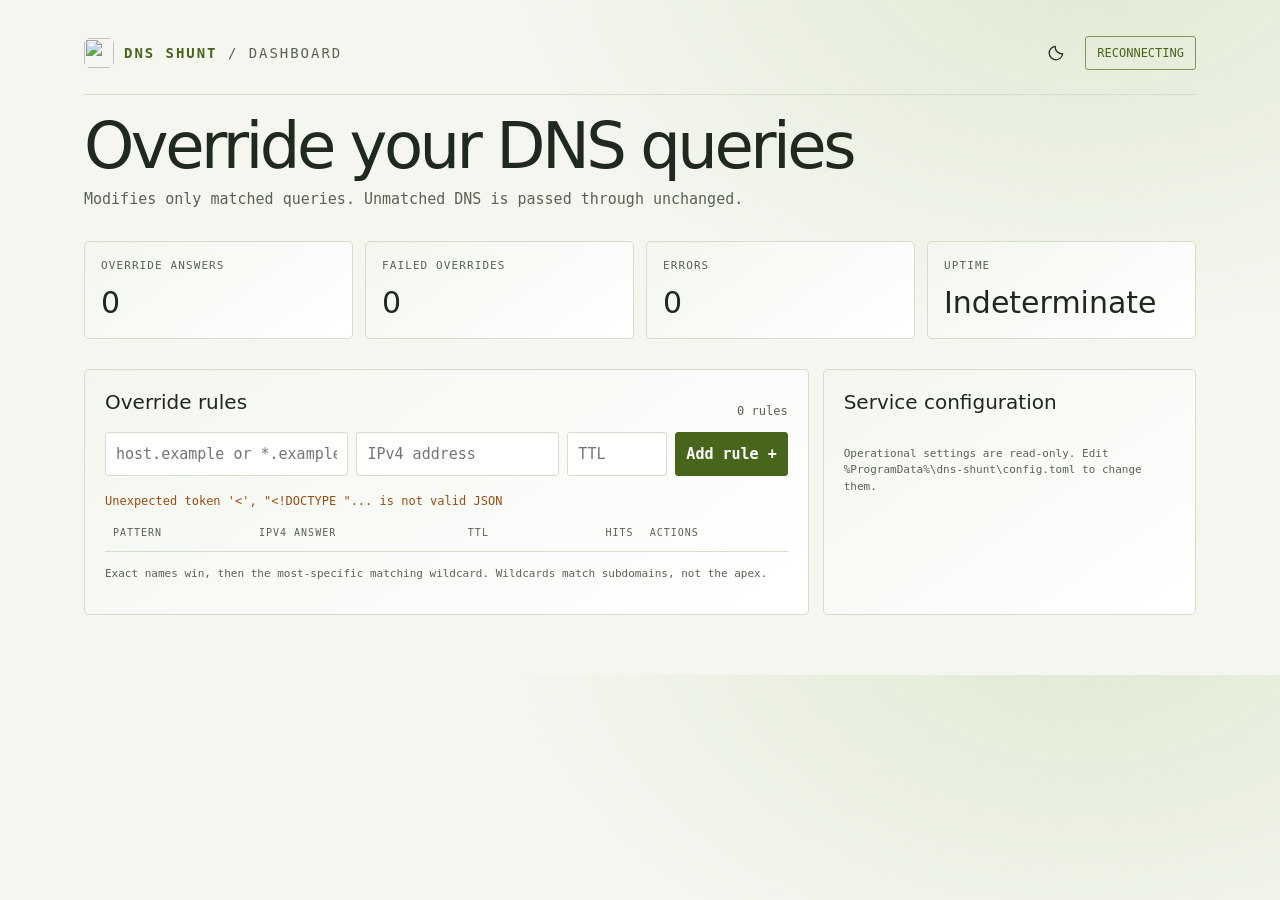
==== src/admin.html @ eca3bf66 "Add CSRF token" ====
<!doctype html>
<html lang="en">
  <head>
    <meta charset="utf-8">
    <meta name="viewport" content="width=device-width, initial-scale=1">
    <link rel="icon" type="image/png" href="/favicon.png">
    <title>DNS Shunt / dashboard</title>
    <script>
      const themePreference = window.matchMedia(
        '(prefers-color-scheme: dark)'
      );
      let manualTheme = null;
      try {
        const savedTheme = localStorage.getItem('dns-shunt-theme');
        if (savedTheme === 'light' || savedTheme === 'dark') {
          manualTheme = savedTheme;
        }
      } catch {}
      document.documentElement.dataset.theme = manualTheme ||
        (themePreference.matches ? 'dark' : 'light');
    </script>
    <style>
      :root {
        color-scheme: light;
        --bg: #f4f6ef;
        --glow: #dfe9d1;
        --panel: #fff;
        --panel-raised: #f3f6ee;
        --field: #fff;
        --line: #d5ddcb;
        --muted: #596354;
        --ink: #20291e;
        --acid: #48651c;
        --accent-ink: #fff;
        --live-line: #82955d;
        --delete-line: #a36b58;
        --delete-ink: #9a402b;
        --orange: #9a4d13;
      }

      :root[data-theme="dark"] {
        color-scheme: dark;
        --bg: #101514;
        --glow: #324338;
        --panel: #191f1d;
        --panel-raised: #1c2420;
        --field: #0f1412;
        --line: #303a36;
        --muted: #a5b3aa;
        --ink: #edf4ec;
        --acid: #c7f36b;
        --accent-ink: #15200f;
        --live-line: #607742;
        --delete-line: #714d41;
        --delete-ink: #ff9b82;
        --orange: #e69b63;
      }

      * {
        box-sizing: border-box;
      }

      body {
        margin: 0;
        background:
          radial-gradient(ellipse at 85% -10%, var(--glow) 0, transparent 38%),
          var(--bg);
        color: var(--ink);
        font: 15px/1.5 ui-monospace, SFMono-Regular, Consolas, monospace;
      }

      main {
        max-width: 1160px;
        margin: auto;
        padding: 34px 24px 60px;
      }

      .top {
        display: flex;
        justify-content: space-between;
        align-items: center;
        gap: 12px;
        border-bottom: 1px solid var(--line);
        padding-bottom: 22px;
      }

      .top-actions {
        display: flex;
        align-items: center;
        gap: 10px;
      }

      .brand {
        display: flex;
        align-items: center;
        gap: 10px;
        color: var(--muted);
        font-size: 14px;
        letter-spacing: .14em;
        text-transform: uppercase;
      }

      .brand img {
        width: 30px;
        height: 30px;
        border-radius: 6px;
      }

      .brand b {
        color: var(--acid);
      }

      h1 {
        margin: 18px 0 8px;
        font: 500 clamp(34px, 6vw, 64px)/1.05 system-ui, sans-serif;
        letter-spacing: -.055em;
      }

      .lede {
        margin: 0;
        color: var(--muted);
      }

      .live {
        padding: 7px 11px;
        border: 1px solid var(--live-line);
        border-radius: 3px;
        color: var(--acid);
        font-size: 12px;
      }

      button.theme-toggle {
        display: grid;
        width: 38px;
        height: 38px;
        place-items: center;
        padding: 0;
        border-color: transparent;
        background: transparent;
        color: var(--ink);
      }

      button.theme-toggle:hover {
        border-color: transparent;
        color: var(--acid);
      }

      button.theme-toggle:focus-visible {
        outline: 2px solid var(--acid);
        outline-offset: 2px;
      }

      .theme-toggle svg {
        width: 18px;
        height: 18px;
        fill: none;
        stroke: currentColor;
        stroke-linecap: round;
        stroke-linejoin: round;
        stroke-width: 1.7;
      }

      [data-theme="light"] .theme-icon-dark,
      [data-theme="dark"] .theme-icon-light {
        display: none;
      }

      .grid {
        display: grid;
        grid-template-columns: repeat(4, 1fr);
        gap: 12px;
        margin: 30px 0;
      }

      .card,
      .section {
        border: 1px solid var(--line);
        border-radius: 5px;
        background: linear-gradient(145deg, var(--panel-raised), var(--panel));
      }

      .card {
        padding: 16px;
      }

      .label {
        color: var(--muted);
        font-size: 11px;
        letter-spacing: .1em;
        text-transform: uppercase;
      }

      .value {
        margin-top: 10px;
        font: 500 30px/1.25 system-ui, sans-serif;
      }

      .unit {
        color: var(--muted);
        font-size: 12px;
      }

      .layout {
        display: grid;
        grid-template-columns: minmax(0, 1.65fr) minmax(260px, .85fr);
        gap: 14px;
      }

      .section {
        padding: 20px;
      }

      .section h2 {
        margin: 0 0 18px;
        font: 500 20px system-ui, sans-serif;
      }

      .section-title {
        display: flex;
        align-items: center;
        justify-content: space-between;
      }

      .count {
        color: var(--muted);
        font-size: 12px;
      }

      form {
        display: grid;
        grid-template-columns: 1.2fr 1fr 100px auto;
        gap: 8px;
        margin-bottom: 16px;
      }

      input,
      button {
        min-width: 0;
        padding: 10px;
        border: 1px solid var(--line);
        border-radius: 3px;
        background: var(--field);
        color: var(--ink);
        font: inherit;
      }

      input:focus {
        outline: 1px solid var(--acid);
      }

      button {
        border-color: var(--acid);
        background: var(--acid);
        color: var(--accent-ink);
        font-weight: 700;
        cursor: pointer;
      }

      button.cancel {
        border-color: var(--line);
        background: transparent;
        color: var(--muted);
      }

      .form-actions {
        display: flex;
        gap: 8px;
      }

      button.edit,
      button.delete {
        padding: 5px 9px;
      }

      button.delete {
        border-color: var(--delete-line);
        background: transparent;
        color: var(--delete-ink);
      }

      td.actions {
        white-space: nowrap;
      }

      table {
        width: 100%;
        border-collapse: collapse;
        text-align: left;
      }

      th {
        color: var(--muted);
        font-size: 10px;
        font-weight: 400;
        letter-spacing: .1em;
        text-transform: uppercase;
      }

      td,
      th {
        padding: 11px 8px;
        border-bottom: 1px solid var(--line);
      }

      td {
        font-size: 13px;
      }

      td.hit {
        color: var(--acid);
        text-align: right;
        font-variant-numeric: tabular-nums;
      }

      .empty {
        padding: 28px 8px;
        color: var(--muted);
        text-align: center;
      }

      .settings {
        display: grid;
        grid-template-columns: 1fr auto;
        gap: 12px 8px;
        font-size: 12px;
      }

      .settings dt {
        color: var(--muted);
      }

      .settings dd {
        margin: 0;
        overflow-wrap: anywhere;
        text-align: right;
      }

      .notice {
        min-height: 22px;
        color: var(--orange);
        font-size: 12px;
      }

      .notice.expired {
        position: sticky;
        top: 8px;
        z-index: 2;
        padding: 12px;
        border: 2px solid var(--orange);
        border-radius: 4px;
        background: var(--panel);
        font-size: 14px;
        font-weight: 700;
      }

      .notice.expired button {
        margin-left: 8px;
        padding: 6px 10px;
      }

      .foot {
        margin-top: 14px;
        color: var(--muted);
        font-size: 11px;
      }

      @media (max-width: 780px) {
        main {
          padding: 22px 14px;
        }

        .grid {
          grid-template-columns: repeat(2, 1fr);
        }

        .layout {
          grid-template-columns: 1fr;
        }

        form {
          grid-template-columns: 1fr 1fr;
        }

        .settings dd {
          max-width: 190px;
        }
      }

      @media (max-width: 500px) {
        .top {
          align-items: flex-start;
          flex-wrap: wrap;
        }

        .top-actions {
          margin-left: auto;
        }
      }

      @media (max-width: 420px) {
        .brand {
          font-size: 12px;
        }

        form {
          grid-template-columns: 1fr;
        }

        .section {
          padding: 14px;
        }

        td,
        th {
          padding: 9px 4px;
          font-size: 11px;
        }
      }
    </style>
  </head>
  <body>
    <main>
      <div class="top">
        <div class="brand">
          <img src="/favicon.png" alt="">
          <span><b>DNS Shunt</b> / dashboard</span>
        </div>
        <div class="top-actions">
          <button class="theme-toggle" id="theme-toggle" type="button"
            aria-label="Switch to dark mode" title="Switch to dark mode">
            <svg class="theme-icon-dark" viewBox="0 0 24 24"
              aria-hidden="true">
              <circle cx="12" cy="12" r="4"></circle>
              <path d="M12 2v2m0 16v2M4.93 4.93l1.42 1.42m11.3 11.3
                1.42 1.42M2 12h2m16 0h2M4.93 19.07l1.42-1.42
                m11.3-11.3 1.42-1.42"></path>
            </svg>
            <svg class="theme-icon-light" viewBox="0 0 24 24"
              aria-hidden="true">
              <path d="M20.9 13A9 9 0 0 1 11 3.1 9 9 0 1 0 20.9 13Z">
              </path>
            </svg>
          </button>
          <div class="live" id="service">CONNECTING</div>
        </div>
      </div>

      <h1>Override your DNS queries</h1>
      <p class="lede">Modifies only matched queries. Unmatched DNS is passed
        through unchanged.</p>

      <div class="grid">
        <div class="card">
          <div class="label">Override answers</div>
          <div class="value" id="overrides">0</div>
        </div>
        <div class="card">
          <div class="label">Failed overrides</div>
          <div class="value" id="failopen">0</div>
        </div>
        <div class="card">
          <div class="label">Errors</div>
          <div class="value" id="errors">0</div>
        </div>
        <div class="card">
          <div class="label">Uptime</div>
          <div class="value" id="uptime">Indeterminate</div>
        </div>
      </div>

      <div class="layout">
        <section class="section">
          <div class="section-title">
            <h2>Override rules</h2>
            <span class="count" id="rule-count">0 rules</span>
          </div>

          <form id="rule-form">
            <input name="index" type="hidden" disabled>
            <input name="name" placeholder="host.example or *.example"
              required disabled>
            <input name="address" placeholder="IPv4 address" required
              disabled>
            <input name="ttl" type="number" min="1" max="86400"
              disabled
              placeholder="TTL">
            <div class="form-actions">
              <button type="submit" disabled>Add rule +</button>
              <button class="cancel" id="cancel-edit" type="button"
                hidden disabled>Cancel</button>
            </div>
          </form>

          <div class="notice" id="notice" role="alert"></div>
          <div style="overflow-x: auto">
            <table>
              <thead>
                <tr>
                  <th>Pattern</th>
                  <th>IPv4 answer</th>
                  <th>TTL</th>
                  <th style="text-align: right">Hits</th>
                  <th>Actions</th>
                </tr>
              </thead>
              <tbody id="rules"></tbody>
            </table>
          </div>

          <p class="foot">Exact names win, then the most-specific matching
            wildcard. Wildcards match subdomains, not the apex.</p>
        </section>

        <aside class="section">
          <h2>Service configuration</h2>
          <dl class="settings" id="settings"></dl>
          <p class="foot">Operational settings are read-only. Edit
            <code>%ProgramData%\dns-shunt\config.toml</code> to change
            them.</p>
        </aside>
      </div>
    </main>

    <script>
      const $ = id => document.getElementById(id);
      const themeToggle = $('theme-toggle');
      let current = [];
      let uptimeBaseline = 0;
      let uptimeStartedAt = 0;
      let dashboardConnected = false;
      let csrfToken = null;
      let csrfExpired = false;
      let guiName = '';
      let guiTtl = 0;
      let guiHits = 0;

      function applyTheme(theme) {
        document.documentElement.dataset.theme = theme;
        const target = theme === 'dark' ? 'light' : 'dark';
        themeToggle.setAttribute('aria-label', 'Switch to ' + target + ' mode');
        themeToggle.title = 'Switch to ' + target + ' mode';
      }

      applyTheme(document.documentElement.dataset.theme);

      themeToggle.addEventListener('click', () => {
        manualTheme = document.documentElement.dataset.theme === 'dark'
          ? 'light'
          : 'dark';
        applyTheme(manualTheme);
        try {
          localStorage.setItem('dns-shunt-theme', manualTheme);
        } catch {}
      });

      themePreference.addEventListener('change', event => {
        if (manualTheme === null) {
          applyTheme(event.matches ? 'dark' : 'light');
        }
      });

      function esc(value) {
        return String(value).replace(/[&<>"']/g, character => ({
          '&': '&amp;',
          '<': '&lt;',
          '>': '&gt;',
          '"': '&quot;',
          "'": '&#39;',
        }[character]));
      }

      async function api(path, options = {}) {
        const method = (options.method || 'GET').toUpperCase();
        const mutating = ['POST', 'PUT', 'DELETE'].includes(method);
        if (mutating && (!csrfToken || csrfExpired)) {
          throw Error(
            'Rule changes are unavailable until the dashboard reconnects.'
          );
        }

        const response = await fetch(path, {
          ...options,
          headers: {
            'Content-Type': 'application/json',
            ...(options.headers || {}),
            ...(mutating ? { 'X-CSRF-Token': csrfToken } : {}),
          },
        });
        const body = await response.json();

        if (!response.ok) {
          if (mutating && body.code === 'invalid_csrf_token') {
            expireCsrfToken();
          }
          throw Error(body.error || response.statusText);
        }

        return body;
      }

      function updateMutationControls() {
        const enabled = Boolean(csrfToken) && !csrfExpired;
        document.querySelectorAll(
          '#rule-form input, #rule-form button, #rules button'
        ).forEach(control => {
          control.disabled = !enabled;
        });
      }

      function setCsrfToken(token) {
        if (csrfExpired) return;
        if (csrfToken !== null && csrfToken !== token) {
          expireCsrfToken();
          return;
        }
        csrfToken = token;
        updateMutationControls();
      }

      async function refreshCsrfToken() {
        const result = await api('/api/csrf');
        if (typeof result.token !== 'string' || result.token.length === 0) {
          throw Error('The service returned an invalid dashboard token.');
        }
        setCsrfToken(result.token);
      }

      function expireCsrfToken() {
        if (csrfExpired) return;
        csrfExpired = true;
        csrfToken = null;
        updateMutationControls();

        const notice = $('notice');
        notice.className = 'notice expired';
        notice.replaceChildren(document.createTextNode(
          'This dashboard token has expired. Refresh the page to continue managing rules. '
        ));
        const refresh = document.createElement('button');
        refresh.type = 'button';
        refresh.textContent = 'Refresh page';
        refresh.addEventListener('click', () => window.location.reload());
        notice.append(refresh);
      }

      function setNotice(message) {
        if (csrfExpired) return;
        const notice = $('notice');
        notice.className = 'notice';
        notice.textContent = message;
      }

      function showError(error) {
        setNotice(error.message);
      }

      function renderUptime() {
        if (!dashboardConnected) {
          $('uptime').textContent = 'Indeterminate';
          return;
        }

        const uptime = Math.floor(
          uptimeBaseline + (performance.now() - uptimeStartedAt) / 1000
        );
        const seconds = uptime % 60;
        const minutes = Math.floor(uptime / 60) % 60;
        const hours = Math.floor(uptime / 3600) % 24;
        const days = Math.floor(uptime / 86400);

        if (uptime < 60) {
          $('uptime').textContent = uptime + 's';
        } else if (uptime < 3600) {
          $('uptime').textContent =
            Math.floor(uptime / 60) + 'm ' + seconds + 's';
        } else if (uptime < 86400) {
          $('uptime').textContent =
            Math.floor(uptime / 3600) + 'h ' + minutes + 'm ' + seconds + 's';
        } else {
          $('uptime').textContent =
            days + 'd ' + hours + 'h ' + minutes + 'm ' + seconds + 's';
        }
      }

      function renderStatistics(stats) {
        $('overrides').textContent = stats.overrides;
        $('failopen').textContent = stats.fail_open;
        $('errors').textContent = stats.errors;
        guiHits = stats.builtin_hits ?? guiHits;
        const guiHitCell = $('gui-hits');
        if (guiHitCell) guiHitCell.textContent = guiHits;

        if (stats.rule_hits) {
          current.forEach((rule, index) => {
            if (Object.hasOwn(stats.rule_hits, rule.name)) {
              rule.hits = stats.rule_hits[rule.name];
              const row = $('rules').children[index];
              if (row) row.children[3].textContent = rule.hits;
            }
          });
        }

        if (stats.last_error) {
          setNotice('Last error: ' + stats.last_error);
        }
      }

      function renderRules(rules) {
        current = rules;
        $('rule-count').textContent = rules.length + ' rules';
        const ruleRows = rules.length
          ? rules.map((rule, index) =>
            '<tr><td>' + esc(rule.name) +
            '</td><td>' + esc(rule.address) +
            '</td><td>' + rule.ttl + 's</td>' +
            '<td class="hit">' + rule.hits + '</td>' +
            '<td class="actions"><button class="edit" data-index="' + index +
            '">Edit</button> ' +
            '<button class="delete" data-index="' + index +
            '" aria-label="Delete ' + esc(rule.name) + '">×</button>' +
            '</td></tr>'
          ).join('')
          : '<tr><td class="empty" colspan="5">No custom rules.</td></tr>';
        $('rules').innerHTML = ruleRows +
          '<tr><td>' + esc(guiName) + ' <span class="count">' +
          '(GUI hostname)</span></td><td>127.0.0.1</td><td>' + guiTtl +
          's</td><td class="hit" id="gui-hits">' + guiHits +
          '</td><td></td></tr>';
        updateMutationControls();
      }

      async function loadRules() {
        try {
          renderRules(await api('/api/rules'));
        } catch (error) {
          showError(error);
        }
      }

      async function loadInitial() {
        try {
          const [status, rules, csrf] = await Promise.all([
            api('/api/status'),
            api('/api/rules'),
            api('/api/csrf'),
          ]);

          setCsrfToken(csrf.token);
          dashboardConnected = true;
          $('service').textContent = status.service.toUpperCase();
          uptimeBaseline = status.uptime_seconds;
          uptimeStartedAt = performance.now();
          renderUptime();
          renderStatistics(status);

          const settings = status.settings;
          guiName = settings.gui_name;
          guiTtl = settings.default_ttl;
          $('settings').innerHTML = [
            ['Default TTL', settings.default_ttl + 's'],
            ['GUI hostname', settings.gui_name],
            ['HTTP port', settings.gui_port],
            ['Rule store', settings.rules_path],
          ].map(([key, value]) =>
            '<dt>' + esc(key) + '</dt><dd>' + esc(value) + '</dd>'
          ).join('');

          renderRules(rules);
        } catch (error) {
          dashboardConnected = false;
          renderUptime();
          $('service').textContent = 'OFFLINE';
          showError(error);
        }
      }

      $('rules').addEventListener('click', async event => {
        if (!csrfToken || csrfExpired) return;
        const button = event.target.closest('button');
        if (!button) return;

        const index = Number(button.dataset.index);
        if (button.classList.contains('edit')) {
          const rule = current[index];
          const form = $('rule-form');
          form.elements.index.value = index;
          form.elements.name.value = rule.name;
          form.elements.address.value = rule.address;
          form.elements.ttl.value = rule.ttl;
          form.querySelector('button[type=submit]').textContent =
            'Save changes';
          $('cancel-edit').hidden = false;
          form.elements.name.focus();
        } else if (button.classList.contains('delete')) {
          try {
            await api('/api/rules/' + index, { method: 'DELETE' });
            setNotice('Rule removed');
            await loadRules();
          } catch (error) {
            showError(error);
          }
        }
      });

      function resetRuleForm() {
        const form = $('rule-form');
        form.reset();
        form.querySelector('[name="index"]').value = '';
        form.querySelector('button[type=submit]').textContent = 'Add rule +';
        $('cancel-edit').hidden = true;
      }

      $('cancel-edit').addEventListener('click', () => {
        resetRuleForm();
        setNotice('Edit cancelled');
      });

      $('rule-form').addEventListener('submit', async event => {
        event.preventDefault();
        if (!csrfToken || csrfExpired) return;

        const formElement = event.currentTarget;
        const form = new FormData(formElement);
        const index = form.get('index');
        const body = {
          name: form.get('name'),
          address: form.get('address'),
          ttl: form.get('ttl') ? Number(form.get('ttl')) : null,
        };

        try {
          await api('/api/rules', {
            method: index === '' ? 'POST' : 'PUT',
            body: JSON.stringify(
              index === '' ? body : { ...body, index: Number(index) }
            ),
          });
          resetRuleForm();
          setNotice('Rule saved and active');
          await loadRules();
        } catch (error) {
          showError(error);
        }
      });

      async function start() {
        await loadInitial();
        const events = new EventSource('/api/events');
        events.addEventListener('stats', event =>
          renderStatistics(JSON.parse(event.data))
        );
        events.addEventListener('rules-changed', loadRules);
        events.onopen = async () => {
          try {
            await refreshCsrfToken();
          } catch (error) {
            showError(error);
          }

          try {
            const status = await api('/api/status');
            if (events.readyState !== EventSource.OPEN) return;

            uptimeBaseline = status.uptime_seconds;
            uptimeStartedAt = performance.now();
            dashboardConnected = true;
            renderUptime();
            $('service').textContent = 'RUNNING';
          } catch (error) {
            dashboardConnected = false;
            renderUptime();
            showError(error);
          }
        };
        events.onerror = () => {
          dashboardConnected = false;
          renderUptime();
          $('service').textContent = 'RECONNECTING';
        };
      }

      updateMutationControls();
      start();
      setInterval(renderUptime, 1000);
    </script>
  </body>
</html>
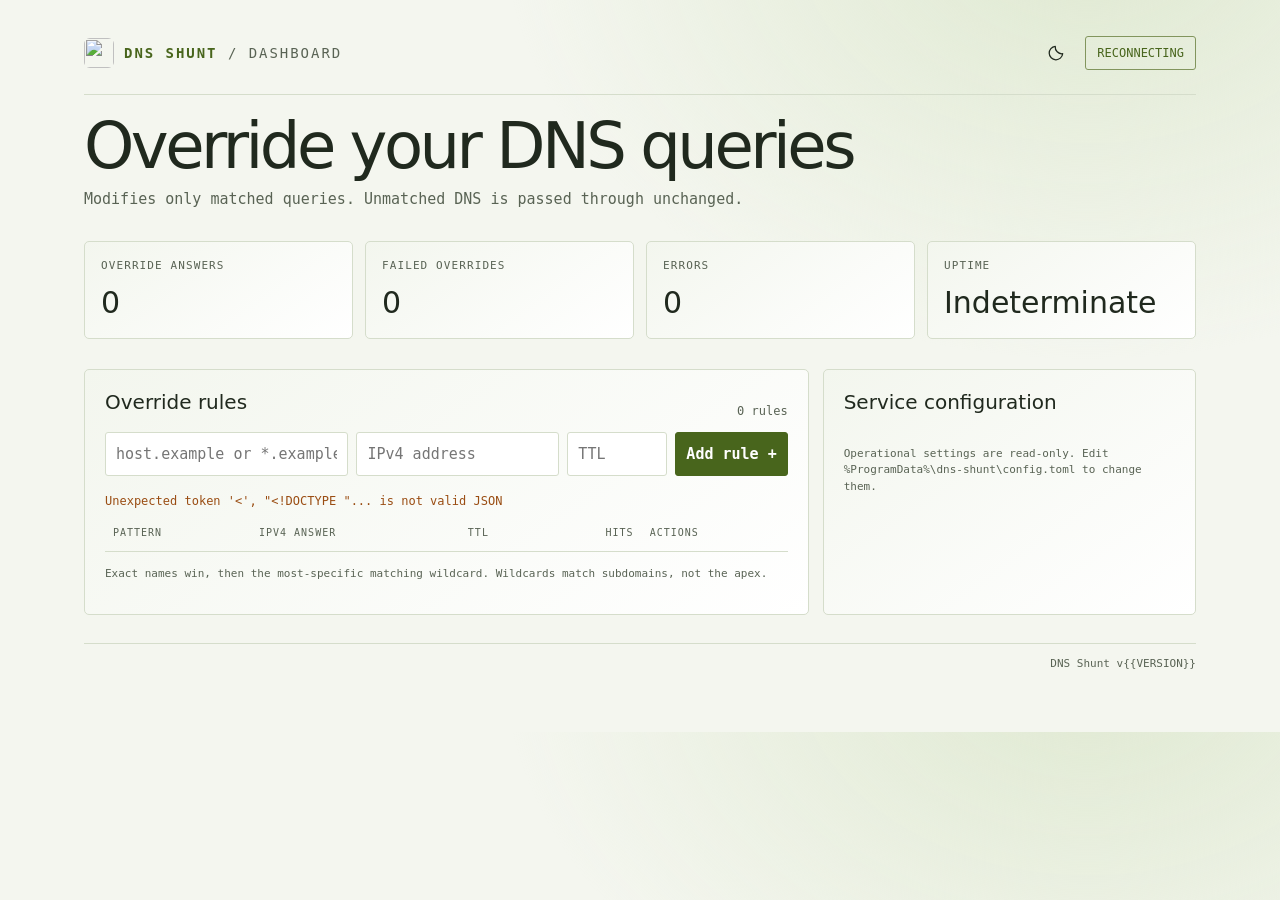
==== commit 3683e88f: "Add version to GUI" ====
--- a/src/admin.html
+++ b/src/admin.html
@@ -362,6 +362,15 @@
         margin-top: 14px;
         color: var(--muted);
         font-size: 11px;
+      }
+
+      .app-footer {
+        margin-top: 28px;
+        padding-top: 12px;
+        border-top: 1px solid var(--line);
+        color: var(--muted);
+        font-size: 11px;
+        text-align: right;
       }
 
       @media (max-width: 780px) {
@@ -519,6 +528,8 @@
             them.</p>
         </aside>
       </div>
+
+      <footer class="app-footer">DNS Shunt v{{VERSION}}</footer>
     </main>
 
     <script>
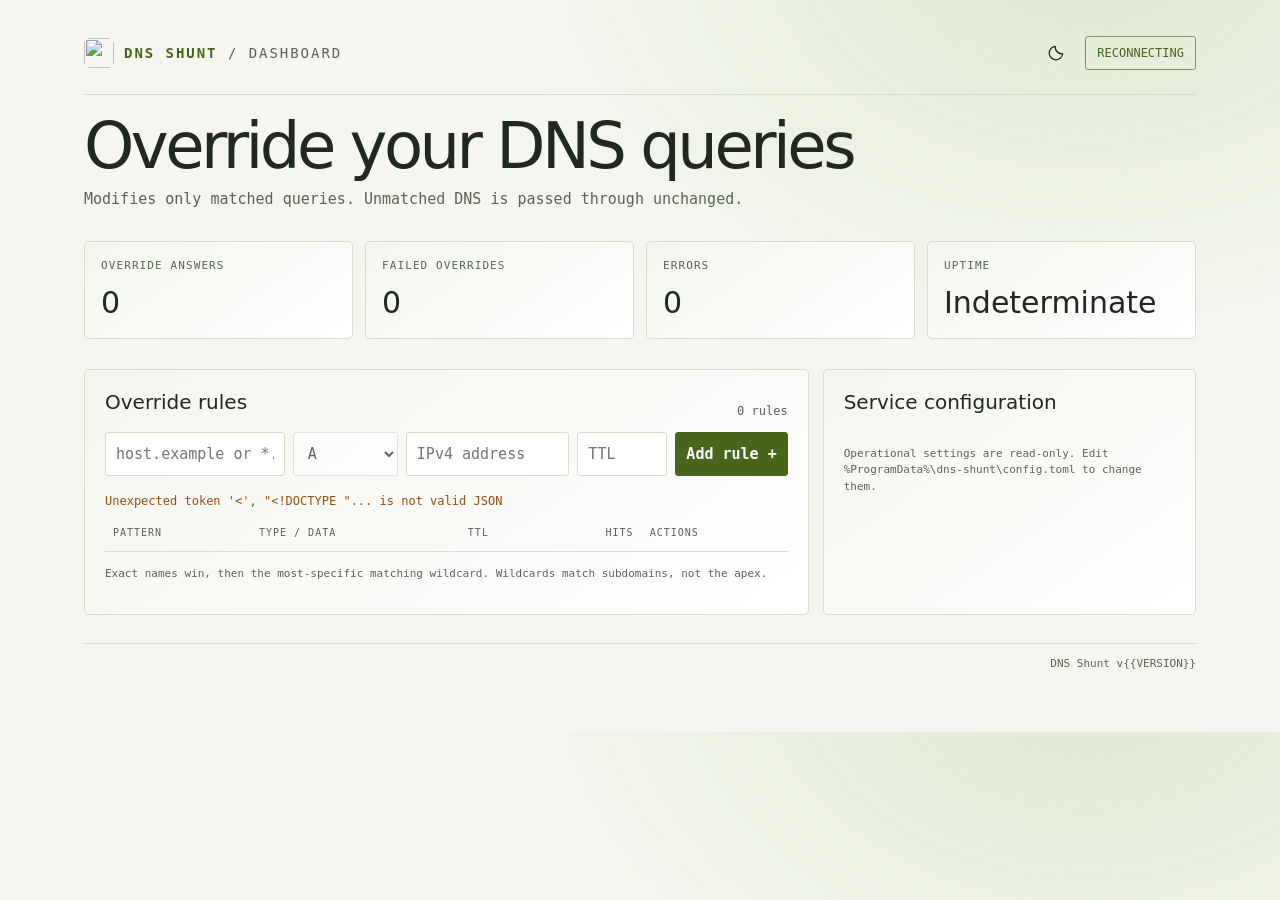
==== commit c6a96208: "Add CNAME support" ====
--- a/src/admin.html
+++ b/src/admin.html
@@ -228,12 +228,13 @@
 
       form {
         display: grid;
-        grid-template-columns: 1.2fr 1fr 100px auto;
+        grid-template-columns: 1.1fr 105px minmax(130px, 1fr) 90px auto;
         gap: 8px;
         margin-bottom: 16px;
       }
 
       input,
+      select,
       button {
         min-width: 0;
         padding: 10px;
@@ -244,7 +245,8 @@
         font: inherit;
       }
 
-      input:focus {
+      input:focus,
+      select:focus {
         outline: 1px solid var(--acid);
       }
 
@@ -488,8 +490,14 @@
             <input name="index" type="hidden" disabled>
             <input name="name" placeholder="host.example or *.example"
               required disabled>
+            <select name="type" aria-label="Rule type" disabled>
+              <option value="A">A</option>
+              <option value="CNAME">CNAME</option>
+            </select>
             <input name="address" placeholder="IPv4 address" required
               disabled>
+            <input name="target" placeholder="CNAME target" required
+              disabled hidden>
             <input name="ttl" type="number" min="1" max="86400"
               disabled
               placeholder="TTL">
@@ -506,7 +514,7 @@
               <thead>
                 <tr>
                   <th>Pattern</th>
-                  <th>IPv4 answer</th>
+                  <th>Type / data</th>
                   <th>TTL</th>
                   <th style="text-align: right">Hits</th>
                   <th>Actions</th>
@@ -612,7 +620,7 @@
       function updateMutationControls() {
         const enabled = Boolean(csrfToken) && !csrfExpired;
         document.querySelectorAll(
-          '#rule-form input, #rule-form button, #rules button'
+          '#rule-form input, #rule-form select, #rule-form button, #rules button'
         ).forEach(control => {
           control.disabled = !enabled;
         });
@@ -722,7 +730,8 @@
         const ruleRows = rules.length
           ? rules.map((rule, index) =>
             '<tr><td>' + esc(rule.name) +
-            '</td><td>' + esc(rule.address) +
+            '</td><td>' + esc(rule.type) + ' ' +
+            esc(rule.type === 'CNAME' ? rule.target : rule.address) +
             '</td><td>' + rule.ttl + 's</td>' +
             '<td class="hit">' + rule.hits + '</td>' +
             '<td class="actions"><button class="edit" data-index="' + index +
@@ -734,7 +743,7 @@
           : '<tr><td class="empty" colspan="5">No custom rules.</td></tr>';
         $('rules').innerHTML = ruleRows +
           '<tr><td>' + esc(guiName) + ' <span class="count">' +
-          '(GUI hostname)</span></td><td>127.0.0.1</td><td>' + guiTtl +
+          '(GUI hostname)</span></td><td>A 127.0.0.1</td><td>' + guiTtl +
           's</td><td class="hit" id="gui-hits">' + guiHits +
           '</td><td></td></tr>';
         updateMutationControls();
@@ -796,7 +805,10 @@
           const form = $('rule-form');
           form.elements.index.value = index;
           form.elements.name.value = rule.name;
-          form.elements.address.value = rule.address;
+          form.elements.type.value = rule.type || 'A';
+          updateRuleDataField();
+          form.elements.address.value = rule.address || '';
+          form.elements.target.value = rule.target || '';
           form.elements.ttl.value = rule.ttl;
           form.querySelector('button[type=submit]').textContent =
             'Save changes';
@@ -817,6 +829,7 @@
         const form = $('rule-form');
         form.reset();
         form.querySelector('[name="index"]').value = '';
+        updateRuleDataField();
         form.querySelector('button[type=submit]').textContent = 'Add rule +';
         $('cancel-edit').hidden = true;
       }
@@ -825,6 +838,19 @@
         resetRuleForm();
         setNotice('Edit cancelled');
       });
+
+      function updateRuleDataField() {
+        const form = $('rule-form');
+        const isCname = form.elements.type.value === 'CNAME';
+        form.elements.address.hidden = isCname;
+        form.elements.address.required = !isCname;
+        form.elements.target.hidden = !isCname;
+        form.elements.target.required = isCname;
+      }
+
+      $('rule-form').elements.type.addEventListener(
+        'change', updateRuleDataField
+      );
 
       $('rule-form').addEventListener('submit', async event => {
         event.preventDefault();
@@ -835,9 +861,14 @@
         const index = form.get('index');
         const body = {
           name: form.get('name'),
-          address: form.get('address'),
+          type: form.get('type'),
           ttl: form.get('ttl') ? Number(form.get('ttl')) : null,
         };
+        if (body.type === 'CNAME') {
+          body.target = form.get('target');
+        } else {
+          body.address = form.get('address');
+        }
 
         try {
           await api('/api/rules', {
@@ -891,6 +922,7 @@
       }
 
       updateMutationControls();
+      updateRuleDataField();
       start();
       setInterval(renderUptime, 1000);
     </script>
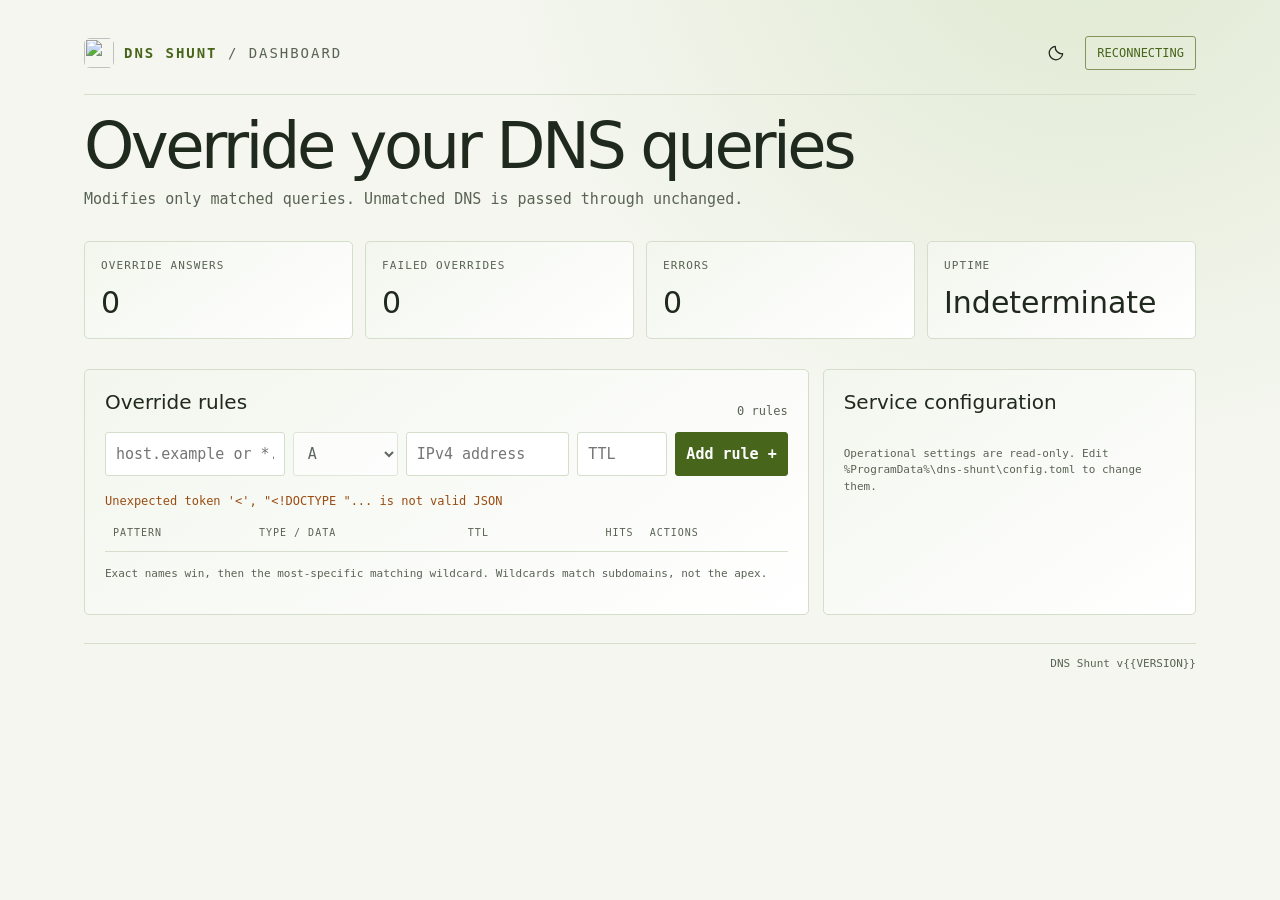
==== commit cf3020ca: "style(admin): keep page background fixed while scrolling" ====
--- a/src/admin.html
+++ b/src/admin.html
@@ -65,6 +65,7 @@
         background:
           radial-gradient(ellipse at 85% -10%, var(--glow) 0, transparent 38%),
           var(--bg);
+        background-attachment: fixed;
         color: var(--ink);
         font: 15px/1.5 ui-monospace, SFMono-Regular, Consolas, monospace;
       }
@@ -492,6 +493,7 @@
               required disabled>
             <select name="type" aria-label="Rule type" disabled>
               <option value="A">A</option>
+              <option value="AAAA">AAAA</option>
               <option value="CNAME">CNAME</option>
             </select>
             <input name="address" placeholder="IPv4 address" required
@@ -743,7 +745,7 @@
           : '<tr><td class="empty" colspan="5">No custom rules.</td></tr>';
         $('rules').innerHTML = ruleRows +
           '<tr><td>' + esc(guiName) + ' <span class="count">' +
-          '(GUI hostname)</span></td><td>A 127.0.0.1</td><td>' + guiTtl +
+          '(GUI hostname)</span></td><td>A 127.0.0.1, AAAA ::1</td><td>' + guiTtl +
           's</td><td class="hit" id="gui-hits">' + guiHits +
           '</td><td></td></tr>';
         updateMutationControls();
@@ -841,9 +843,13 @@
 
       function updateRuleDataField() {
         const form = $('rule-form');
-        const isCname = form.elements.type.value === 'CNAME';
+        const type = form.elements.type.value;
+        const isCname = type === 'CNAME';
         form.elements.address.hidden = isCname;
         form.elements.address.required = !isCname;
+        form.elements.address.placeholder = type === 'AAAA'
+          ? 'IPv6 address'
+          : 'IPv4 address';
         form.elements.target.hidden = !isCname;
         form.elements.target.required = isCname;
       }
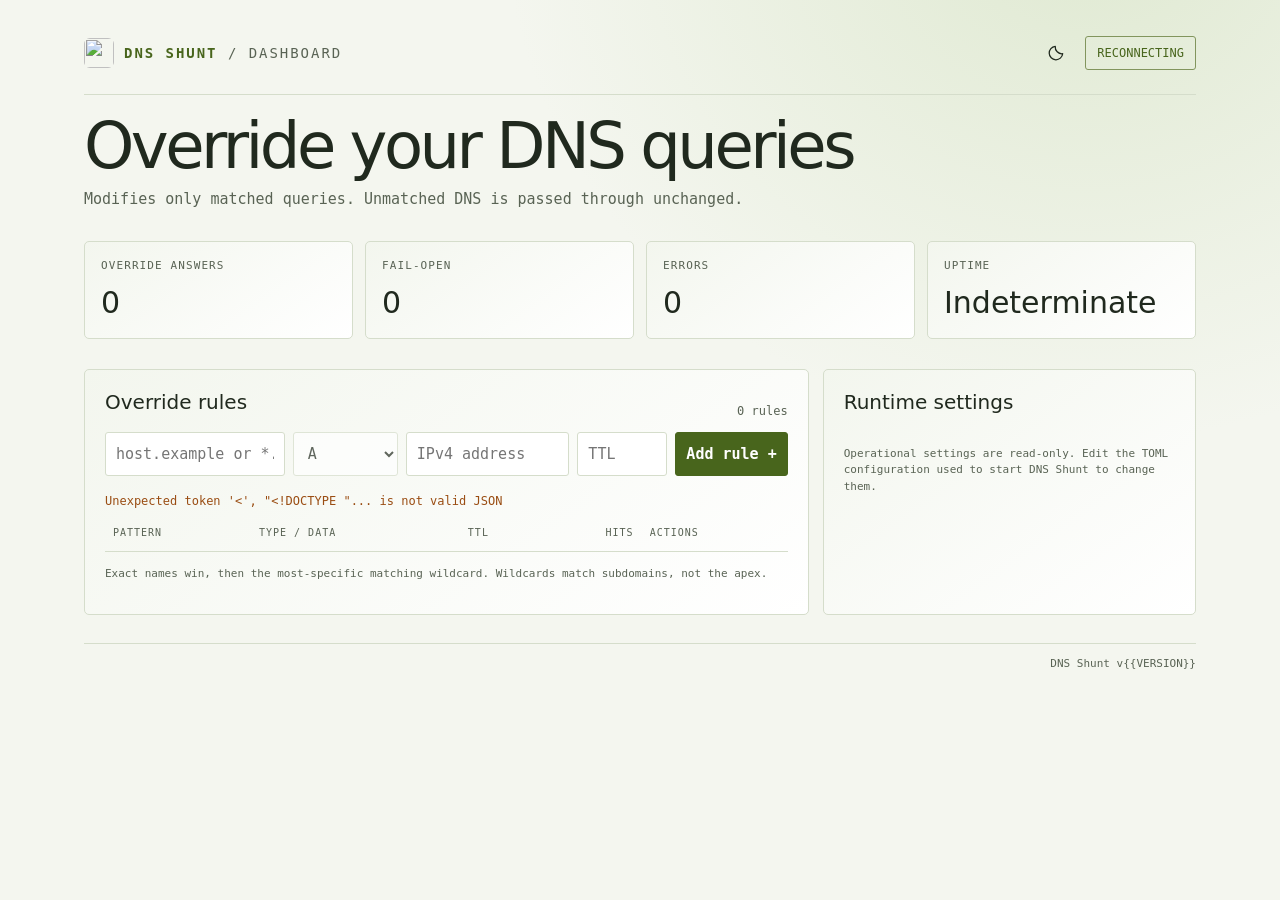
==== commit 99eb3be9: "Update docs" ====
--- a/src/admin.html
+++ b/src/admin.html
@@ -467,7 +467,7 @@
           <div class="value" id="overrides">0</div>
         </div>
         <div class="card">
-          <div class="label">Failed overrides</div>
+          <div class="label">Fail-open</div>
           <div class="value" id="failopen">0</div>
         </div>
         <div class="card">
@@ -531,11 +531,10 @@
         </section>
 
         <aside class="section">
-          <h2>Service configuration</h2>
+          <h2>Runtime settings</h2>
           <dl class="settings" id="settings"></dl>
-          <p class="foot">Operational settings are read-only. Edit
-            <code>%ProgramData%\dns-shunt\config.toml</code> to change
-            them.</p>
+          <p class="foot">Operational settings are read-only. Edit the TOML
+            configuration used to start DNS Shunt to change them.</p>
         </aside>
       </div>
 
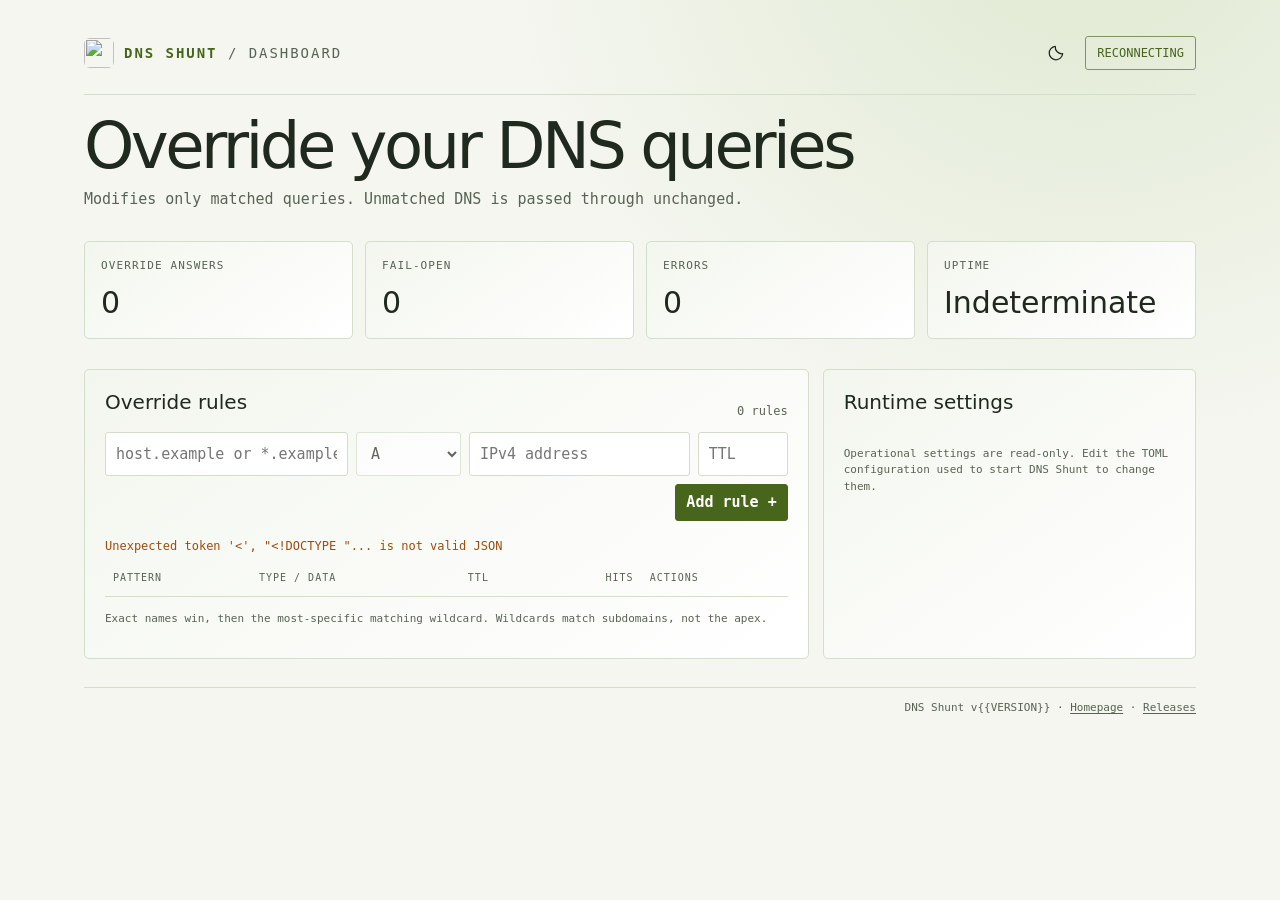
==== commit c962add3: "Tweak admin gui" ====
--- a/src/admin.html
+++ b/src/admin.html
@@ -227,11 +227,16 @@
         font-size: 12px;
       }
 
-      form {
+      #rule-form {
         display: grid;
-        grid-template-columns: 1.1fr 105px minmax(130px, 1fr) 90px auto;
+        grid-template-columns: 1.1fr 105px minmax(130px, 1fr) 90px;
         gap: 8px;
         margin-bottom: 16px;
+      }
+
+      #rule-form .form-actions {
+        grid-column: 1 / -1;
+        justify-content: flex-end;
       }
 
       input,
@@ -270,6 +275,10 @@
         gap: 8px;
       }
 
+      #rule-form .form-actions button {
+        padding: 6px 10px;
+      }
+
       button.edit,
       button.delete {
         padding: 5px 9px;
@@ -376,6 +385,15 @@
         text-align: right;
       }
 
+      .app-footer a {
+        color: inherit;
+        text-underline-offset: 2px;
+      }
+
+      .app-footer a:hover {
+        color: var(--acid);
+      }
+
       @media (max-width: 780px) {
         main {
           padding: 22px 14px;
@@ -389,7 +407,7 @@
           grid-template-columns: 1fr;
         }
 
-        form {
+        #rule-form {
           grid-template-columns: 1fr 1fr;
         }
 
@@ -414,7 +432,7 @@
           font-size: 12px;
         }
 
-        form {
+        #rule-form {
           grid-template-columns: 1fr;
         }
 
@@ -463,19 +481,19 @@
 
       <div class="grid">
         <div class="card">
-          <div class="label">Override answers</div>
+          <div class="label" title="Responses synthesized from matching override rules or built-in records.">Override answers</div>
           <div class="value" id="overrides">0</div>
         </div>
         <div class="card">
-          <div class="label">Fail-open</div>
+          <div class="label" title="Packets passed through without an override because they could not be handled safely.">Fail-open</div>
           <div class="value" id="failopen">0</div>
         </div>
         <div class="card">
-          <div class="label">Errors</div>
+          <div class="label" title="Errors recorded by the service, including packet-handling and service errors.">Errors</div>
           <div class="value" id="errors">0</div>
         </div>
         <div class="card">
-          <div class="label">Uptime</div>
+          <div class="label" title="Time since the service started; resets when the service restarts.">Uptime</div>
           <div class="value" id="uptime">Indeterminate</div>
         </div>
       </div>
@@ -538,7 +556,13 @@
         </aside>
       </div>
 
-      <footer class="app-footer">DNS Shunt v{{VERSION}}</footer>
+      <footer class="app-footer">
+        DNS Shunt v{{VERSION}} &middot;
+        <a href="https://sop.github.io/dns-shunt/" target="_blank"
+          rel="noopener noreferrer">Homepage</a> &middot;
+        <a href="https://github.com/sop/dns-shunt/releases" target="_blank"
+          rel="noopener noreferrer">Releases</a>
+      </footer>
     </main>
 
     <script>
@@ -811,9 +835,7 @@
           form.elements.address.value = rule.address || '';
           form.elements.target.value = rule.target || '';
           form.elements.ttl.value = rule.ttl;
-          form.querySelector('button[type=submit]').textContent =
-            'Save changes';
-          $('cancel-edit').hidden = false;
+          setRuleFormMode(true);
           form.elements.name.focus();
         } else if (button.classList.contains('delete')) {
           try {
@@ -831,8 +853,13 @@
         form.reset();
         form.querySelector('[name="index"]').value = '';
         updateRuleDataField();
-        form.querySelector('button[type=submit]').textContent = 'Add rule +';
-        $('cancel-edit').hidden = true;
+        setRuleFormMode(false);
+      }
+
+      function setRuleFormMode(editing) {
+        $('rule-form').querySelector('button[type=submit]').textContent =
+          editing ? 'Save changes' : 'Add rule +';
+        $('cancel-edit').hidden = !editing;
       }
 
       $('cancel-edit').addEventListener('click', () => {
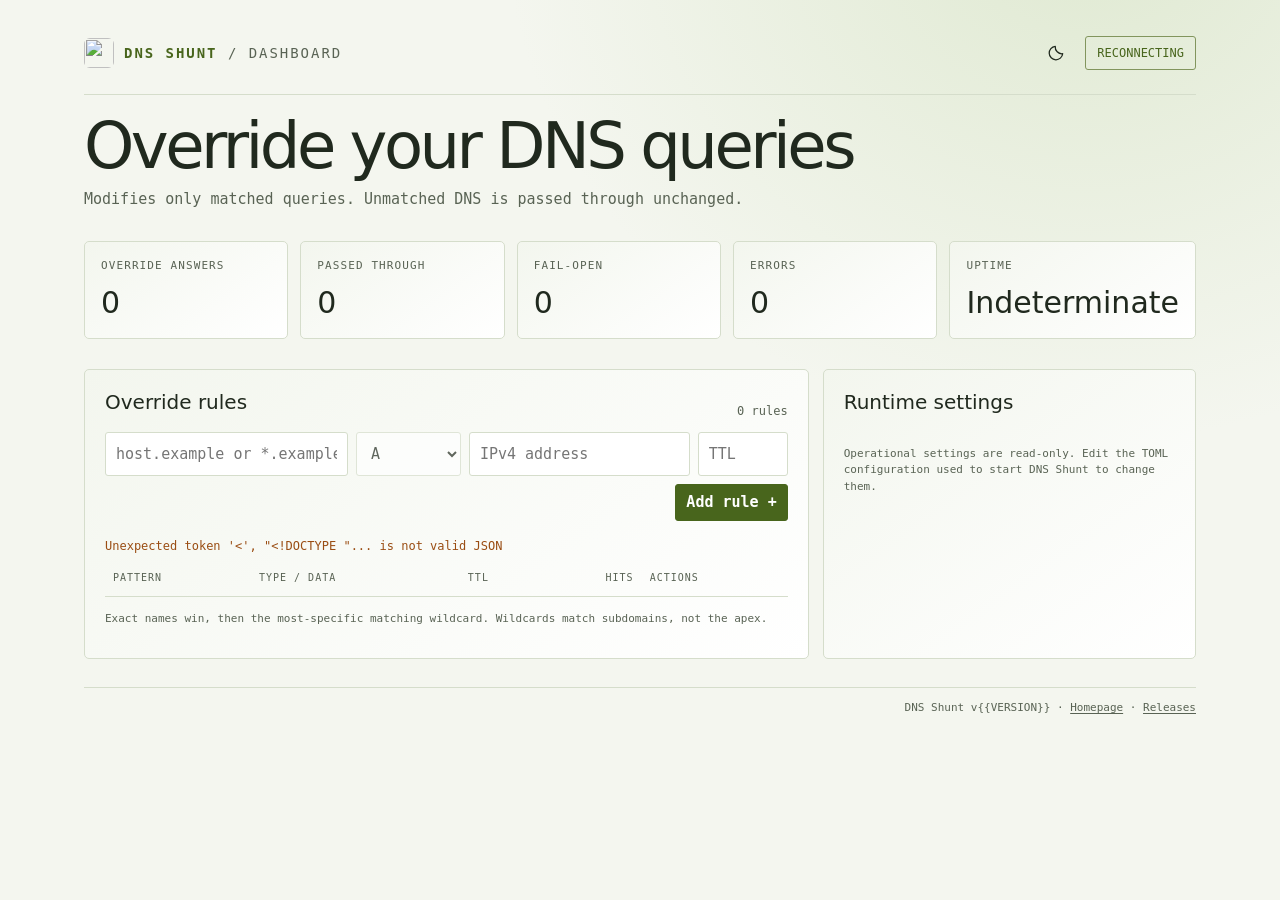
==== commit c6bd01fc: "feat(dns): track pass-through queries and prioritize exact rules Add passed-through request counts t" ====
--- a/src/admin.html
+++ b/src/admin.html
@@ -168,9 +168,18 @@
 
       .grid {
         display: grid;
-        grid-template-columns: repeat(4, 1fr);
+        grid-template-columns: repeat(5, minmax(max-content, 1fr));
         gap: 12px;
         margin: 30px 0;
+        overflow-x: auto;
+      }
+
+      .card {
+        min-width: 0;
+      }
+
+      .card.uptime .value {
+        font-size: clamp(20px, 3vw, 30px);
       }
 
       .card,
@@ -189,11 +198,13 @@
         font-size: 11px;
         letter-spacing: .1em;
         text-transform: uppercase;
+        white-space: nowrap;
       }
 
       .value {
         margin-top: 10px;
         font: 500 30px/1.25 system-ui, sans-serif;
+        white-space: nowrap;
       }
 
       .unit {
@@ -400,7 +411,11 @@
         }
 
         .grid {
-          grid-template-columns: repeat(2, 1fr);
+          grid-template-columns: repeat(2, minmax(0, 1fr));
+        }
+
+        .card.uptime {
+          grid-column: 1 / -1;
         }
 
         .layout {
@@ -485,6 +500,10 @@
           <div class="value" id="overrides">0</div>
         </div>
         <div class="card">
+          <div class="label" title="DNS/mDNS requests passed onward because local rules did not fully handle them.">Passed through</div>
+          <div class="value" id="passed-through">0</div>
+        </div>
+        <div class="card">
           <div class="label" title="Packets passed through without an override because they could not be handled safely.">Fail-open</div>
           <div class="value" id="failopen">0</div>
         </div>
@@ -492,7 +511,7 @@
           <div class="label" title="Errors recorded by the service, including packet-handling and service errors.">Errors</div>
           <div class="value" id="errors">0</div>
         </div>
-        <div class="card">
+        <div class="card uptime">
           <div class="label" title="Time since the service started; resets when the service restarts.">Uptime</div>
           <div class="value" id="uptime">Indeterminate</div>
         </div>
@@ -728,6 +747,7 @@
 
       function renderStatistics(stats) {
         $('overrides').textContent = stats.overrides;
+        $('passed-through').textContent = stats.passed_through;
         $('failopen').textContent = stats.fail_open;
         $('errors').textContent = stats.errors;
         guiHits = stats.builtin_hits ?? guiHits;
